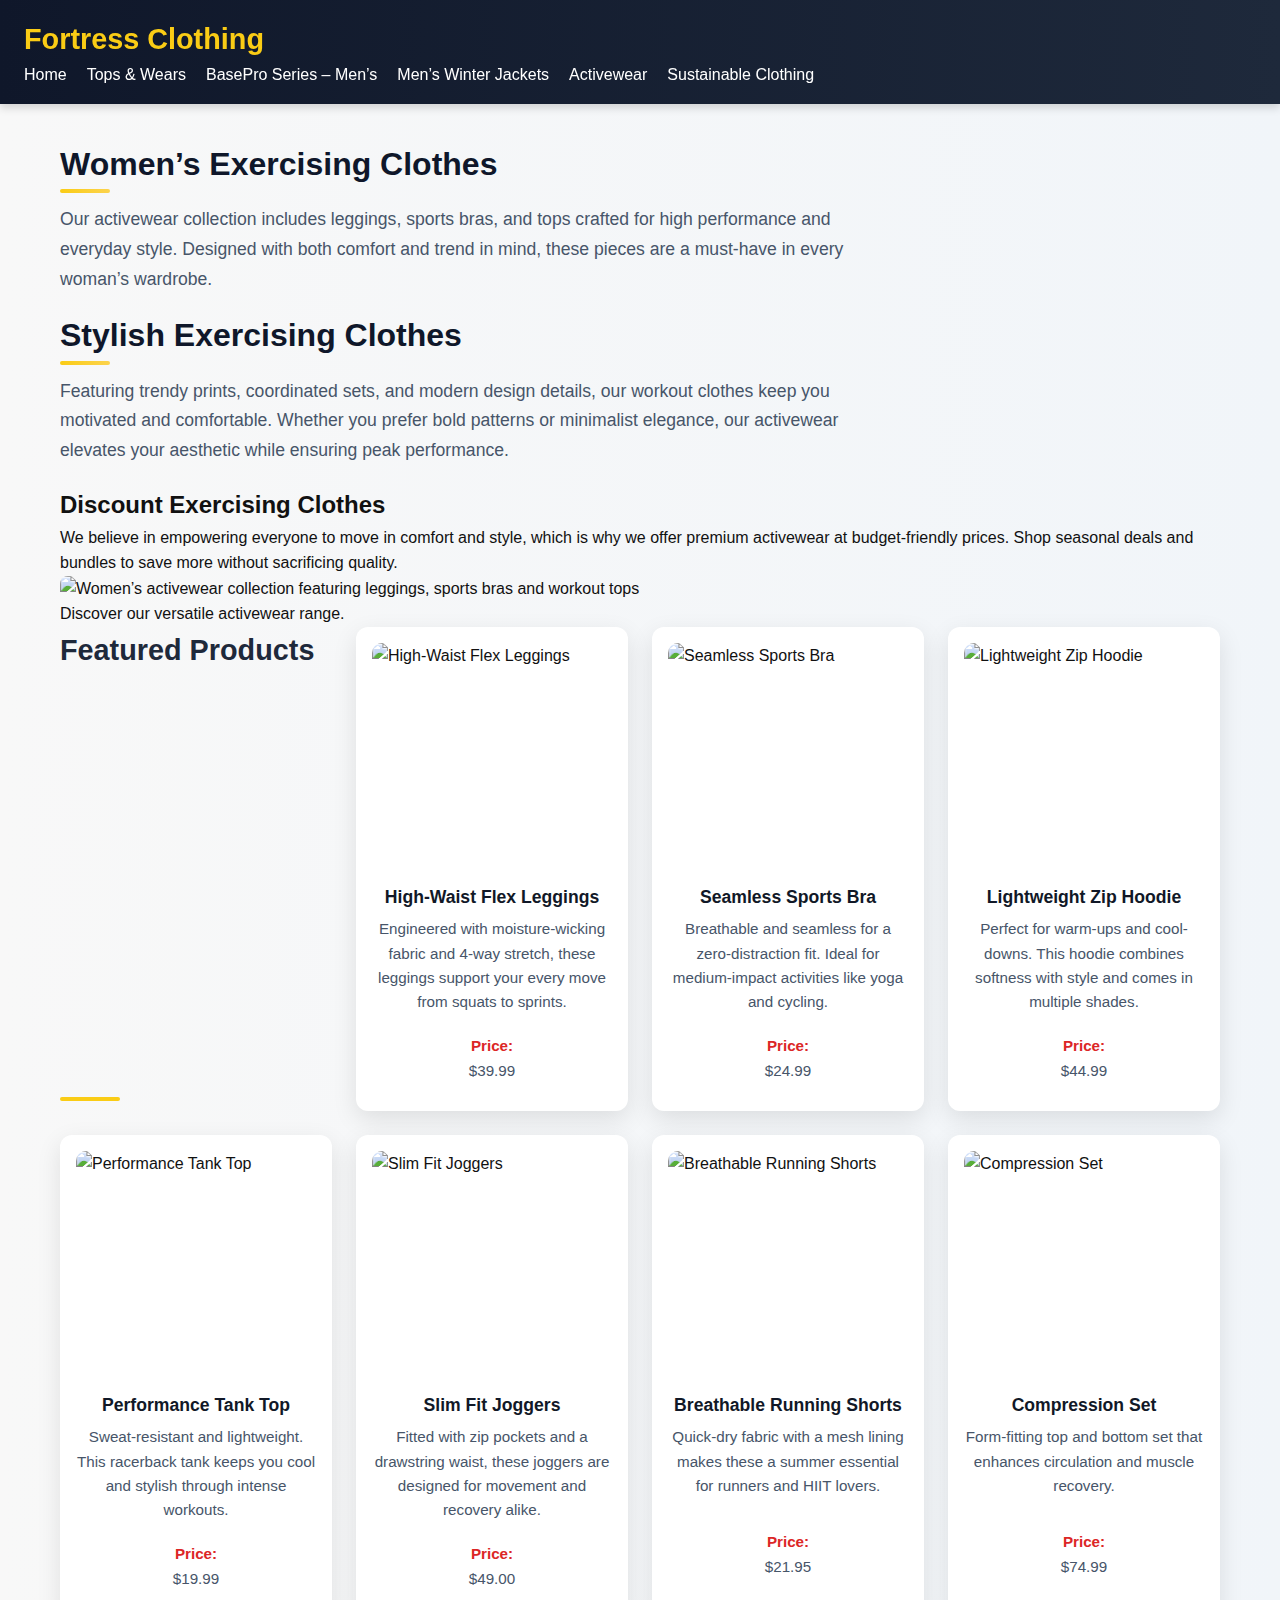
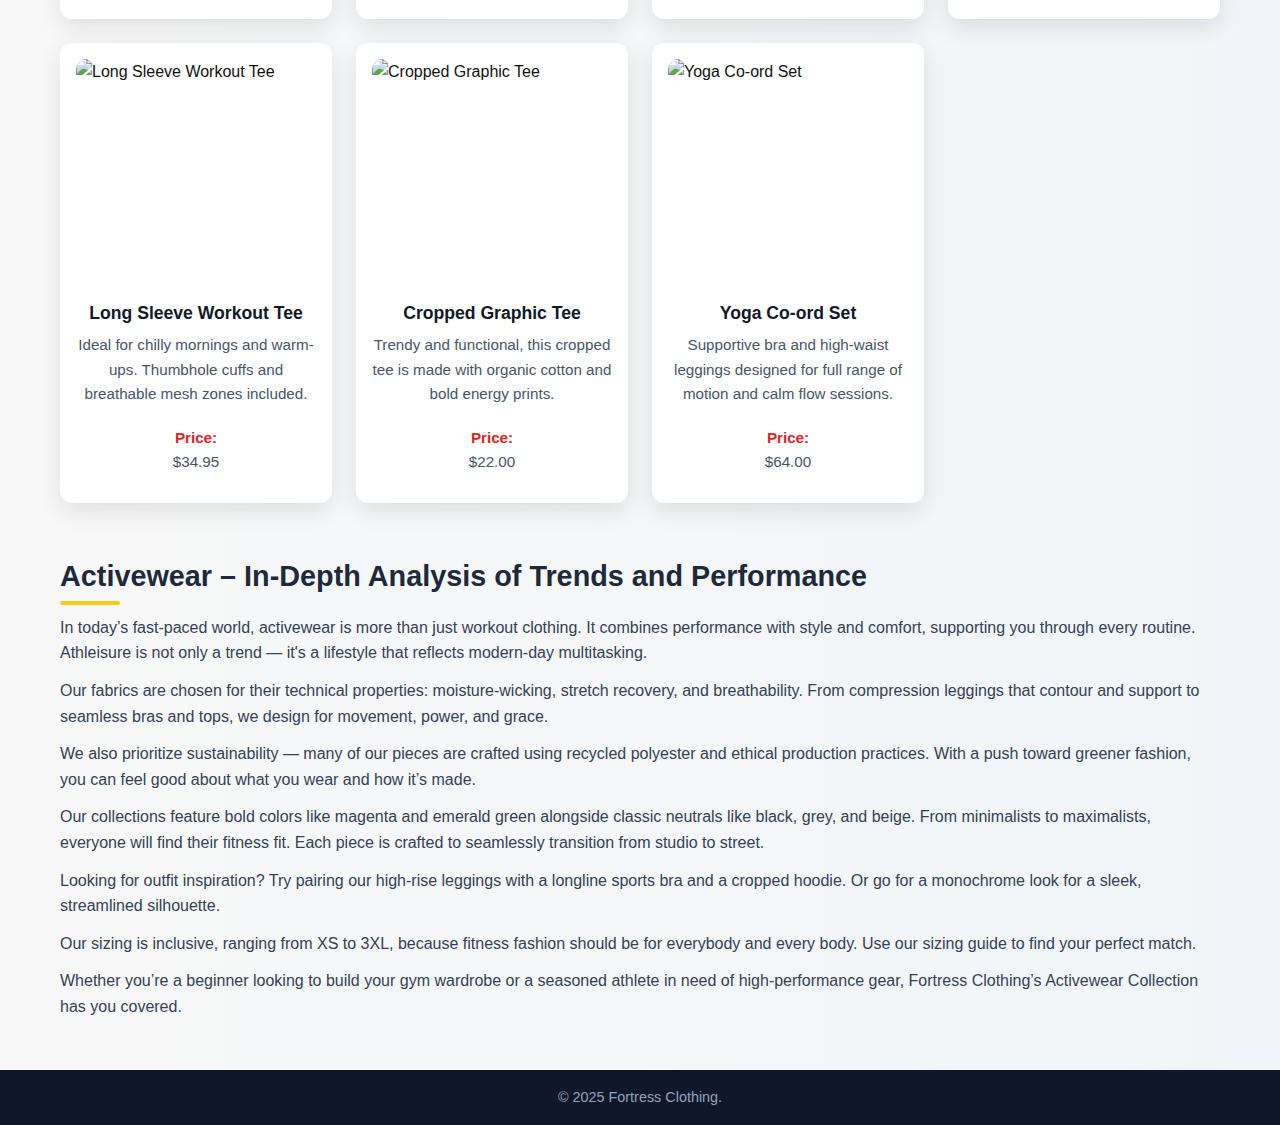
==== activewear.html @ 728f2d36 "Add files via upload" ====
<!DOCTYPE html>
<html lang="en">
  <head>
    <meta charset="UTF-8" />
    <meta name="description" content="Activewear – Stylish & affordable workout clothes for women. Elevate your workout style with our collection." />
    <meta name="keywords" content="Activewear, Women’s Exercising Clothes, Stylish Exercising Clothes, Discount Exercising Clothes" />
    <meta name="viewport" content="width=device-width, initial-scale=1.0" />
    <title>Activewear | Fortress Clothing</title>
    <link rel="stylesheet" href="style.css" />
  </head>
  <body>
    <header>
      <div class="header-container">
        <!-- Clickable Logo -->
        <div class="logo">
          <a href="index.html">Fortress Clothing</a>
        </div>
        <!-- Hamburger Menu Toggle Button -->
        <button class="menu-toggle" aria-label="Toggle navigation">
          <span class="hamburger"></span>
        </button>
      </div>
      <nav>
        <ul>
          <li><a href="index.html">Home</a></li>
          <li><a href="tops-wears.html">Tops & Wears</a></li>
          <li><a href="basepro-series.html">BasePro Series – Men’s</a></li>
          <li><a href="winter-jackets.html">Men’s Winter Jackets</a></li>
          <li><a href="activewear.html">Activewear</a></li>
          <li><a href="sustainable.html">Sustainable Clothing</a></li>
        </ul>
      </nav>
    </header>

    <main>
      <article>
        <h2>Women’s Exercising Clothes</h2>
        <p>
          Our activewear collection includes leggings, sports bras, and tops crafted for high performance and everyday style. Designed with both comfort and trend in mind, these pieces are a must-have in every woman’s wardrobe.
        </p>

        <h2>Stylish Exercising Clothes</h2>
        <p>
          Featuring trendy prints, coordinated sets, and modern design details, our workout clothes keep you motivated and comfortable. Whether you prefer bold patterns or minimalist elegance, our activewear elevates your aesthetic while ensuring peak performance.
        </p>

        <h2>Discount Exercising Clothes</h2>
        <p>
          We believe in empowering everyone to move in comfort and style, which is why we offer premium activewear at budget‑friendly prices. Shop seasonal deals and bundles to save more without sacrificing quality.
        </p>

        <figure>
          <img src="images/activewear.avif" alt="Women’s activewear collection featuring leggings, sports bras and workout tops" loading="lazy" />
          <figcaption>Discover our versatile activewear range.</figcaption>
        </figure>

        <section id="featured-products">
            <h2>Featured Products</h2>
          
            <div class="product-card">
              <img src="images/leggings.webp" alt="High-Waist Flex Leggings" />
              <h3>High-Waist Flex Leggings</h3>
              <p>Engineered with moisture-wicking fabric and 4-way stretch, these leggings support your every move from squats to sprints.</p>
              <p><strong>Price:</strong> $39.99</p>
            </div>
          
            <div class="product-card">
              <img src="images/sportsbra.jpg" alt="Seamless Sports Bra" />
              <h3>Seamless Sports Bra</h3>
              <p>Breathable and seamless for a zero-distraction fit. Ideal for medium-impact activities like yoga and cycling.</p>
              <p><strong>Price:</strong> $24.99</p>
            </div>
          
            <div class="product-card">
              <img src="images/hoodie.jpeg" alt="Lightweight Zip Hoodie" />
              <h3>Lightweight Zip Hoodie</h3>
              <p>Perfect for warm-ups and cool-downs. This hoodie combines softness with style and comes in multiple shades.</p>
              <p><strong>Price:</strong> $44.99</p>
            </div>
          
            <div class="product-card">
              <img src="images/tank.jpg" alt="Performance Tank Top" />
              <h3>Performance Tank Top</h3>
              <p>Sweat-resistant and lightweight. This racerback tank keeps you cool and stylish through intense workouts.</p>
              <p><strong>Price:</strong> $19.99</p>
            </div>
          
            <div class="product-card">
              <img src="images/joggers.jpg" alt="Slim Fit Joggers" />
              <h3>Slim Fit Joggers</h3>
              <p>Fitted with zip pockets and a drawstring waist, these joggers are designed for movement and recovery alike.</p>
              <p><strong>Price:</strong> $49.00</p>
            </div>
          
            <div class="product-card">
              <img src="images/shorts.jpg" alt="Breathable Running Shorts" />
              <h3>Breathable Running Shorts</h3>
              <p>Quick-dry fabric with a mesh lining makes these a summer essential for runners and HIIT lovers.</p>
              <p><strong>Price:</strong> $21.95</p>
            </div>
          
            <div class="product-card">
              <img src="images/compressionset.jpg" alt="Compression Set" />
              <h3>Compression Set</h3>
              <p>Form-fitting top and bottom set that enhances circulation and muscle recovery.</p>
              <p><strong>Price:</strong> $74.99</p>
            </div>
          
            <div class="product-card">
              <img src="images/longsleeve.jpg" alt="Long Sleeve Workout Tee" />
              <h3>Long Sleeve Workout Tee</h3>
              <p>Ideal for chilly mornings and warm-ups. Thumbhole cuffs and breathable mesh zones included.</p>
              <p><strong>Price:</strong> $34.95</p>
            </div>
          
            <div class="product-card">
              <img src="images/croptee.jpg" alt="Cropped Graphic Tee" />
              <h3>Cropped Graphic Tee</h3>
              <p>Trendy and functional, this cropped tee is made with organic cotton and bold energy prints.</p>
              <p><strong>Price:</strong> $22.00</p>
            </div>
          
            <div class="product-card">
              <img src="images/yogaset.jpg" alt="Yoga Co-ord Set" />
              <h3>Yoga Co-ord Set</h3>
              <p>Supportive bra and high-waist leggings designed for full range of motion and calm flow sessions.</p>
              <p><strong>Price:</strong> $64.00</p>
            </div>
          </section>
          

        <!-- AI Generated Content Section from Part 2 -->
        <section id="ai-content">
          <h2>Activewear – In-Depth Analysis of Trends and Performance</h2>
          <p>
            In today’s fast-paced world, activewear is more than just workout clothing. It combines performance with style and comfort, supporting you through every routine. Athleisure is not only a trend — it's a lifestyle that reflects modern-day multitasking.
          </p>

          <p>
            Our fabrics are chosen for their technical properties: moisture-wicking, stretch recovery, and breathability. From compression leggings that contour and support to seamless bras and tops, we design for movement, power, and grace.
          </p>

          <p>
            We also prioritize sustainability — many of our pieces are crafted using recycled polyester and ethical production practices. With a push toward greener fashion, you can feel good about what you wear and how it’s made.
          </p>

          <p>
            Our collections feature bold colors like magenta and emerald green alongside classic neutrals like black, grey, and beige. From minimalists to maximalists, everyone will find their fitness fit. Each piece is crafted to seamlessly transition from studio to street.
          </p>

          <p>
            Looking for outfit inspiration? Try pairing our high-rise leggings with a longline sports bra and a cropped hoodie. Or go for a monochrome look for a sleek, streamlined silhouette.
          </p>

          <p>
            Our sizing is inclusive, ranging from XS to 3XL, because fitness fashion should be for everybody and every body. Use our sizing guide to find your perfect match.
          </p>

          <p>
            Whether you’re a beginner looking to build your gym wardrobe or a seasoned athlete in need of high-performance gear, Fortress Clothing’s Activewear Collection has you covered.
          </p>
        </section>
      </article>
    </main>

    <footer>
      <p>&copy; 2025 Fortress Clothing.</p>
    </footer>

    <script>
      // Mobile menu toggle functionality
      const menuToggle = document.querySelector(".menu-toggle");
      const navUl = document.querySelector("nav ul");
      menuToggle.addEventListener("click", () => {
        navUl.classList.toggle("nav-active");
      });
    </script>
  </body>
</html>
---- style.css ----
/* ----------------------
   Global Reset & Fonts
------------------------- */
* {
    margin: 0;
    padding: 0;
    box-sizing: border-box;
  }
  
  body {
    font-family: 'Poppins', sans-serif;
    background: linear-gradient(to right, #f8f8f8, #f1f5f9);
    color: #111;
    line-height: 1.6;
    min-height: 100vh;
  }
  
  img {
    max-width: 100%;
    display: block;
    border-radius: 8px;
  }
  
  
  /* ----------------------
     Header & Navigation
  ------------------------- */
  header {
    background: linear-gradient(to right, #0f172a, #1e293b);
    color: #fff;
    padding: 16px 24px;
    position: sticky;
    top: 0;
    z-index: 999;
    box-shadow: 0 4px 8px rgba(0, 0, 0, 0.15);
  }
  
  .header-container {
    display: flex;
    justify-content: space-between;
    align-items: center;
  }
  
  .logo a {
    font-size: 1.8rem;
    font-weight: 700;
    color: #facc15;
    text-decoration: none;
  }
  
  nav ul {
    display: flex;
    gap: 20px;
    list-style: none;
  }
  
  nav a {
    color: #fff;
    text-decoration: none;
    font-weight: 500;
    transition: color 0.3s ease;
  }
  
  nav a:hover {
    color: #facc15;
  }
  
  .menu-toggle {
    display: none;
    flex-direction: column;
    gap: 6px;
    cursor: pointer;
  }
  
  .menu-toggle span {
    width: 25px;
    height: 3px;
    background: #fff;
    border-radius: 2px;
  }
  
  
  /* ----------------------
     Main & Sections
  ------------------------- */
  main {
    max-width: 1200px;
    margin: 40px auto;
    padding: 0 20px;
  }
  
  section {
    margin-bottom: 50px;
  }
  
  section h2 {
    font-size: 1.8rem;
    margin-bottom: 16px;
    color: #1e293b;
    position: relative;
  }
  
  section h2::after {
    content: "";
    position: absolute;
    left: 0;
    bottom: -6px;
    width: 60px;
    height: 4px;
    background: #facc15;
    border-radius: 2px;
  }
  
  section p {
    font-size: 1rem;
    color: #334155;
    margin-bottom: 12px;
  }
  
  /* ----------------------
     Article Section Intros
  ------------------------- */
  article > h2:nth-of-type(1),
  article > h2:nth-of-type(2) {
    font-size: 2rem;
    color: #0f172a;
    margin-bottom: 12px;
    line-height: 1.3;
    position: relative;
    padding-bottom: 8px;
  }
  
  article > h2:nth-of-type(1)::after,
  article > h2:nth-of-type(2)::after {
    content: '';
    width: 50px;
    height: 4px;
    background: linear-gradient(to right, #facc15, #fcd34d);
    position: absolute;
    bottom: 0;
    left: 0;
    border-radius: 2px;
  }
  
  article > p:nth-of-type(1),
  article > p:nth-of-type(2) {
    font-size: 1.1rem;
    color: #475569;
    margin-bottom: 20px;
    max-width: 800px;
    line-height: 1.7;
  }
  
  /* ----------------------
     Product Cards
  ------------------------- */
  #featured-products, .product-showcase {
    display: grid;
    grid-template-columns: repeat(auto-fit, minmax(260px, 1fr));
    gap: 24px;
  }
  
  .product-card {
    background: #fff;
    border-radius: 12px;
    padding: 16px;
    box-shadow: 0 8px 24px rgba(0, 0, 0, 0.1);
    transition: transform 0.3s ease, box-shadow 0.3s ease;
    display: flex;
    flex-direction: column;
    align-items: center;
    height: 100%;
  }
  
  .product-card:hover {
    transform: translateY(-6px);
    box-shadow: 0 16px 28px rgba(0, 0, 0, 0.15);
  }
  
  .product-card img {
    width: 100%;
    height: 220px;
    object-fit: cover;
    border-radius: 10px;
    margin-bottom: 12px;
  }
  
  .product-card h3 {
    font-size: 1.1rem;
    margin: 8px 0 6px;
    color: #111827;
    text-align: center;
  }
  
  .product-card p {
    font-size: 0.95rem;
    color: #475569;
    text-align: center;
    flex-grow: 1;
  }
  
  .product-card strong {
    color: #dc2626;
    display: block;
    margin-top: 8px;
  }
  
  /* ----------------------
     Category Cards
  ------------------------- */
  .category-grid {
    display: grid;
    grid-template-columns: repeat(auto-fit, minmax(220px, 1fr));
    gap: 20px;
    margin-top: 20px;
  }
  
  .category-card {
    background: #f9fafb;
    padding: 20px;
    border-radius: 10px;
    text-decoration: none;
    color: #1f2937;
    box-shadow: 0 4px 12px rgba(0,0,0,0.08);
    transition: background 0.3s ease;
  }
  
  .category-card:hover {
    background: #fef9c3;
  }
  
  /* ----------------------
     Call to Action
  ------------------------- */
  .cta {
    background: linear-gradient(to right, #10b981, #06b6d4);
    color: #fff;
    padding: 40px 30px;
    text-align: center;
    border-radius: 14px;
    box-shadow: 0 8px 24px rgba(0, 0, 0, 0.2);
  }
  
  .cta h2 {
    font-size: 2rem;
    margin-bottom: 12px;
    color: #fff;
  }
  
  .cta p {
    font-size: 1.1rem;
    color: #e0f2f1;
  }
  
  .cta a.btn {
    display: inline-block;
    margin-top: 16px;
    background: #fff;
    color: #0f766e;
    padding: 14px 32px;
    font-size: 1rem;
    font-weight: bold;
    border-radius: 10px;
    text-decoration: none;
    transition: all 0.3s ease;
    box-shadow: 0 4px 10px rgba(0,0,0,0.1);
  }
  
  .cta a.btn:hover {
    background: #f0fdf4;
    color: #065f46;
  }
  
  /* ----------------------
     Footer
  ------------------------- */
  footer {
    text-align: center;
    padding: 16px;
    background: #0f172a;
    color: #94a3b8;
    margin-top: 40px;
    font-size: 0.9rem;
  }
  
  /* ----------------------
     Responsive Nav
  ------------------------- */
  @media (max-width: 768px) {
    .menu-toggle {
      display: flex;
    }
  
    nav ul {
      display: none;
      flex-direction: column;
      background: #1e293b;
      margin-top: 10px;
      padding: 10px;
      border-radius: 8px;
    }
  
    nav ul.nav-active {
      display: flex;
    }
  
    nav ul li {
      margin: 8px 0;
    }
  
    .header-container {
      flex-direction: column;
      align-items: flex-start;
    }
  
    .product-card img {
      height: 180px;
    }
  }
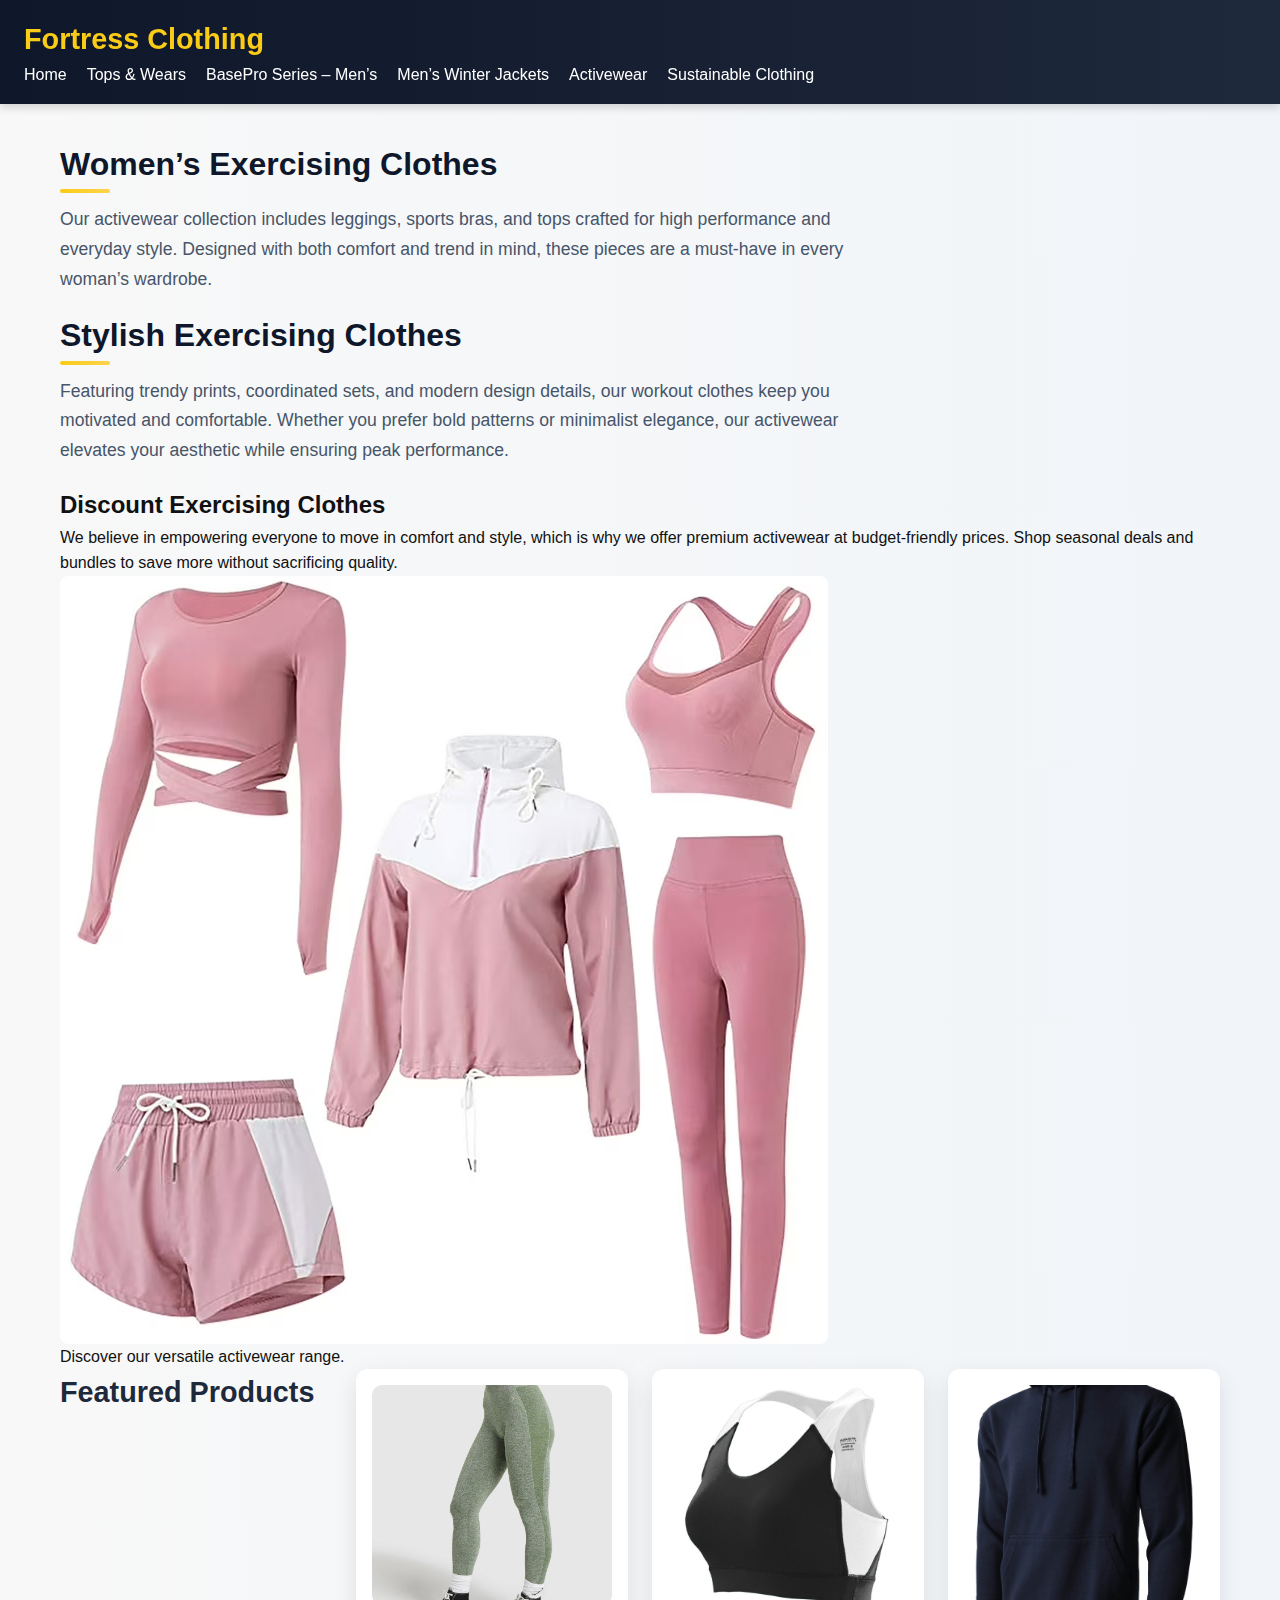
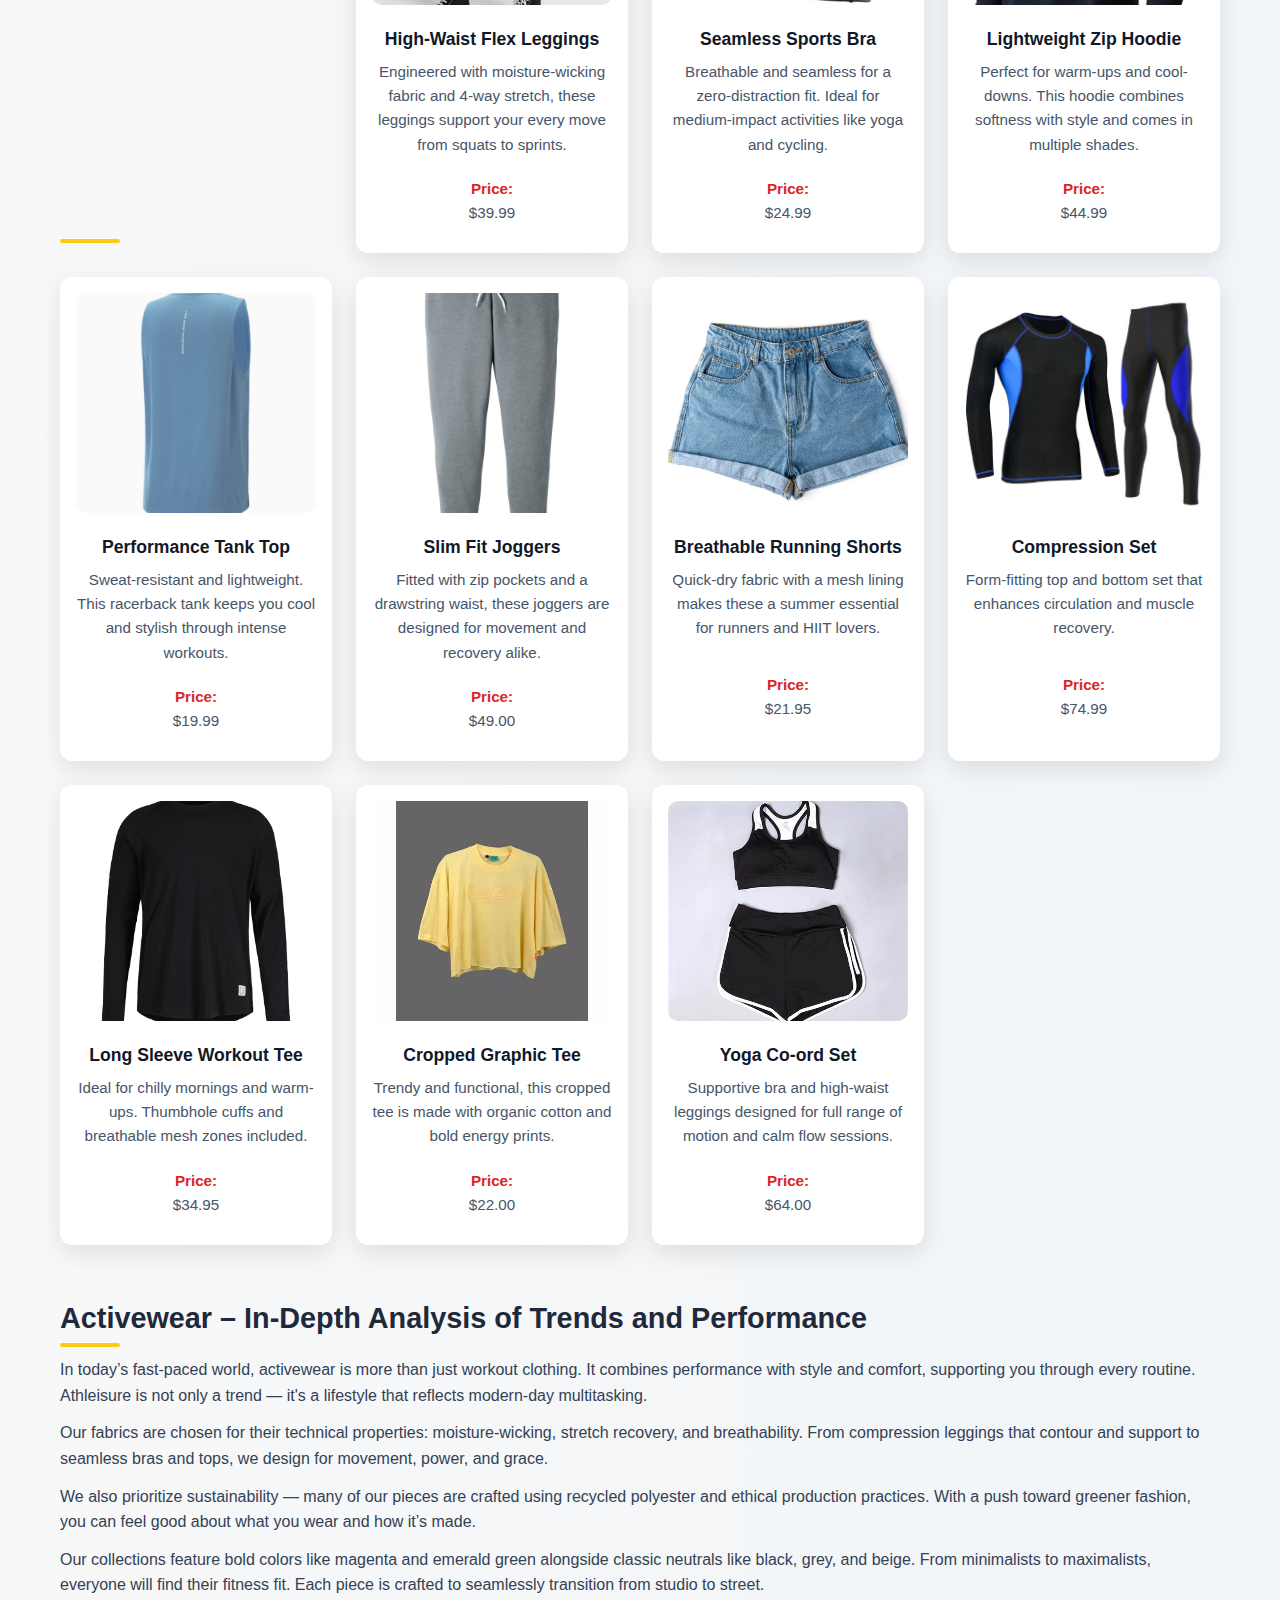
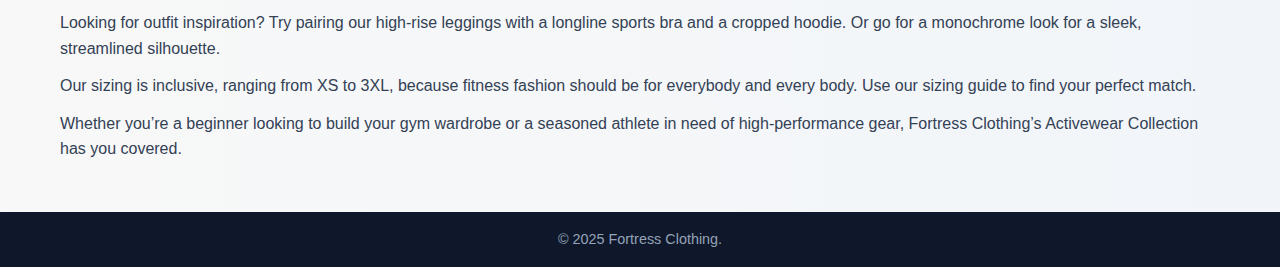
==== commit 46e9139e: "Update activewear.html" ====
--- a/activewear.html
+++ b/activewear.html
@@ -5,6 +5,15 @@
     <meta name="description" content="Activewear – Stylish & affordable workout clothes for women. Elevate your workout style with our collection." />
     <meta name="keywords" content="Activewear, Women’s Exercising Clothes, Stylish Exercising Clothes, Discount Exercising Clothes" />
     <meta name="viewport" content="width=device-width, initial-scale=1.0" />
+    <!-- Google tag (gtag.js) -->
+<script async src="https://www.googletagmanager.com/gtag/js?id=G-MC19ZNGYFH"></script>
+<script>
+  window.dataLayer = window.dataLayer || [];
+  function gtag(){dataLayer.push(arguments);}
+  gtag('js', new Date());
+
+  gtag('config', 'G-MC19ZNGYFH');
+</script>
     <title>Activewear | Fortress Clothing</title>
     <link rel="stylesheet" href="style.css" />
   </head>
